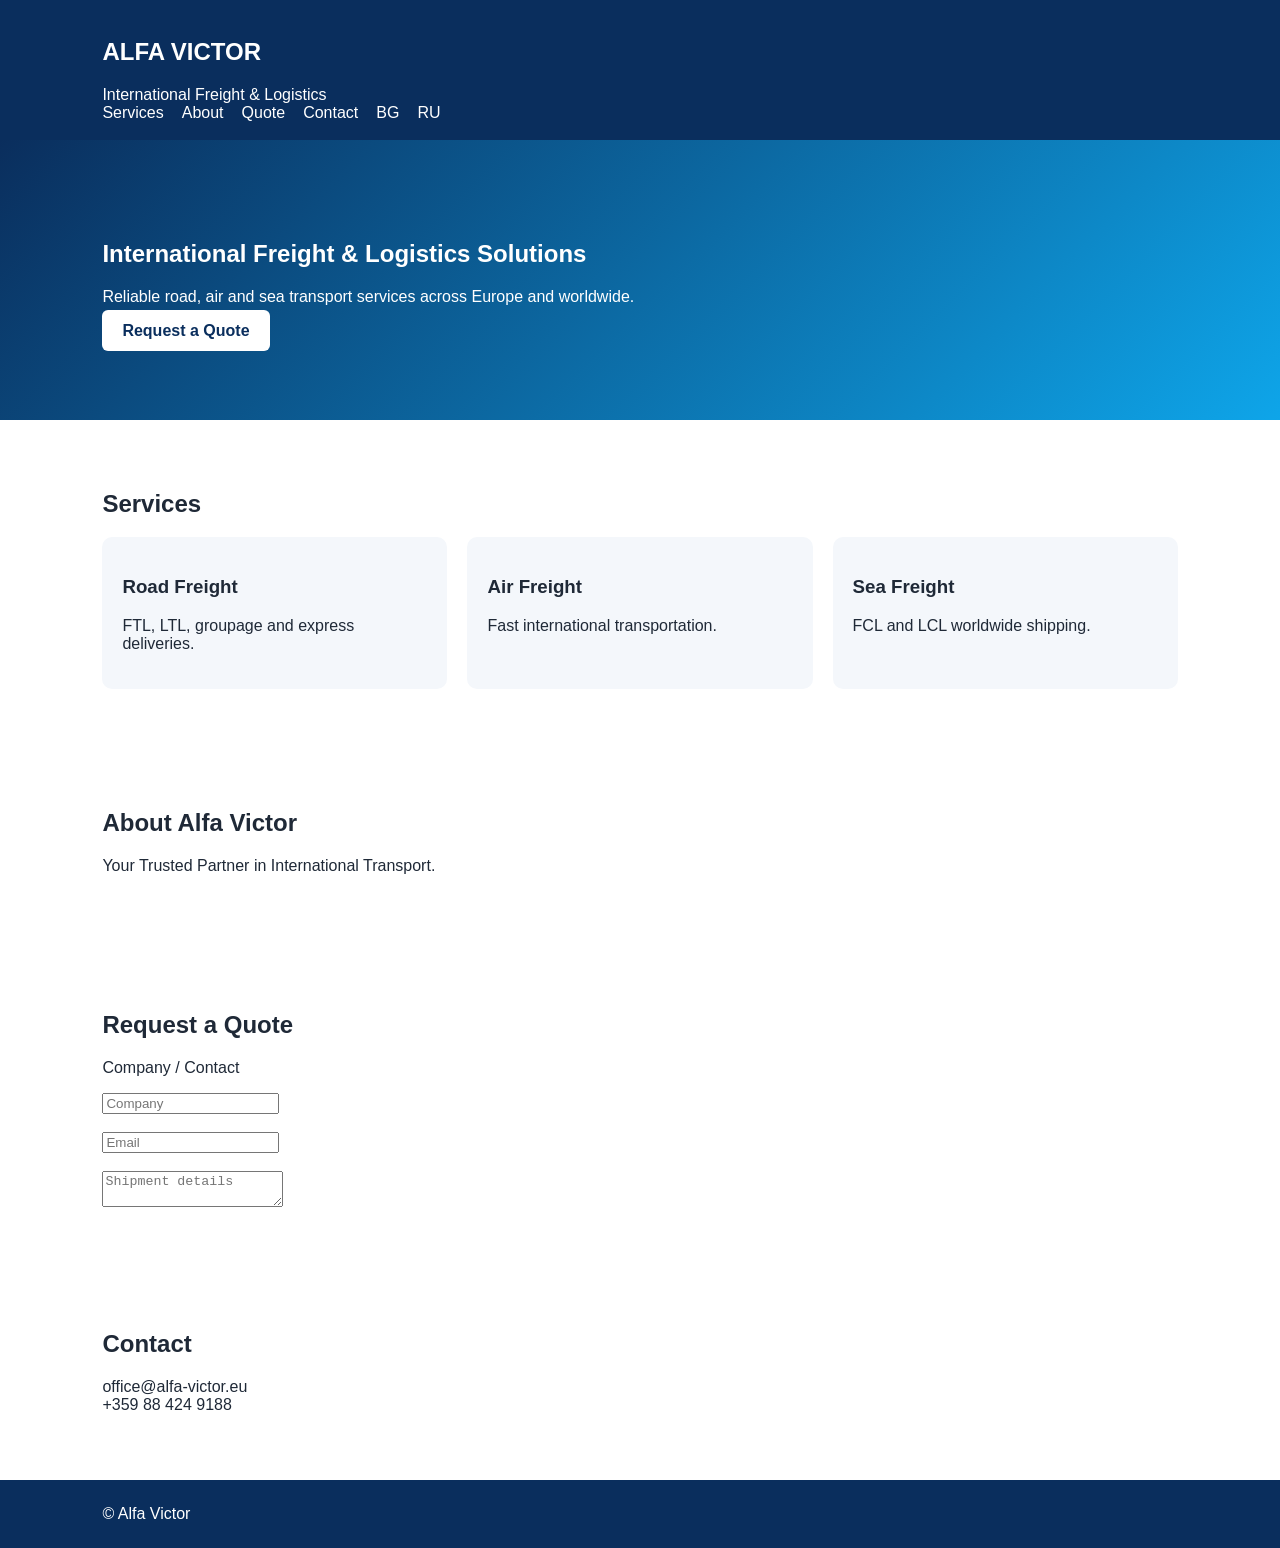
==== index.html @ 0d16eebf "Add files via upload" ====
<!DOCTYPE html><html><head><meta charset="utf-8"><title>Alfa Victor</title><link rel="stylesheet" href="styles.css"></head><body><header><h2>ALFA VICTOR</h2><div>International Freight & Logistics</div><nav><a href="#services">Services</a><a href="#about">About</a><a href="#quote">Quote</a><a href="#contact">Contact</a><a href="bg/index.html">BG</a><a href="ru/index.html">RU</a></nav></header><section class="hero"><h1>International Freight & Logistics Solutions</h1><p>Reliable road, air and sea transport services across Europe and worldwide.</p><a class="btn" href="#quote">Request a Quote</a></section><section class="section" id="services"><h2>Services</h2><div class="cards"><div class="card"><h3>Road Freight</h3><p>FTL, LTL, groupage and express deliveries.</p></div><div class="card"><h3>Air Freight</h3><p>Fast international transportation.</p></div><div class="card"><h3>Sea Freight</h3><p>FCL and LCL worldwide shipping.</p></div></div></section><section class="section" id="about"><h2>About Alfa Victor</h2><p>Your Trusted Partner in International Transport.</p></section><section class="section" id="quote"><h2>Request a Quote</h2><form><p>Company / Contact</p><input placeholder="Company"/><br><br><input placeholder="Email"/><br><br><textarea placeholder="Shipment details"></textarea></form></section><section class="section" id="contact"><h2>Contact</h2><p>office@alfa-victor.eu<br>+359 88 424 9188</p></section><div class="footer">© Alfa Victor</div></body></html>
---- styles.css ----
body{font-family:Segoe UI,Arial,sans-serif;margin:0;color:#1F2937}header{background:#0A2E5D;color:#fff;padding:18px 8%}nav a{color:white;margin-right:18px;text-decoration:none} .hero{padding:80px 8%;background:linear-gradient(135deg,#0A2E5D,#0EA5E9);color:#fff}.btn{background:#fff;color:#0A2E5D;padding:12px 20px;border-radius:6px;text-decoration:none;font-weight:bold}.section{padding:50px 8%}.cards{display:flex;gap:20px;flex-wrap:wrap}.card{flex:1;min-width:220px;padding:20px;background:#f4f7fb;border-radius:10px}.footer{background:#0A2E5D;color:#fff;padding:25px 8%}
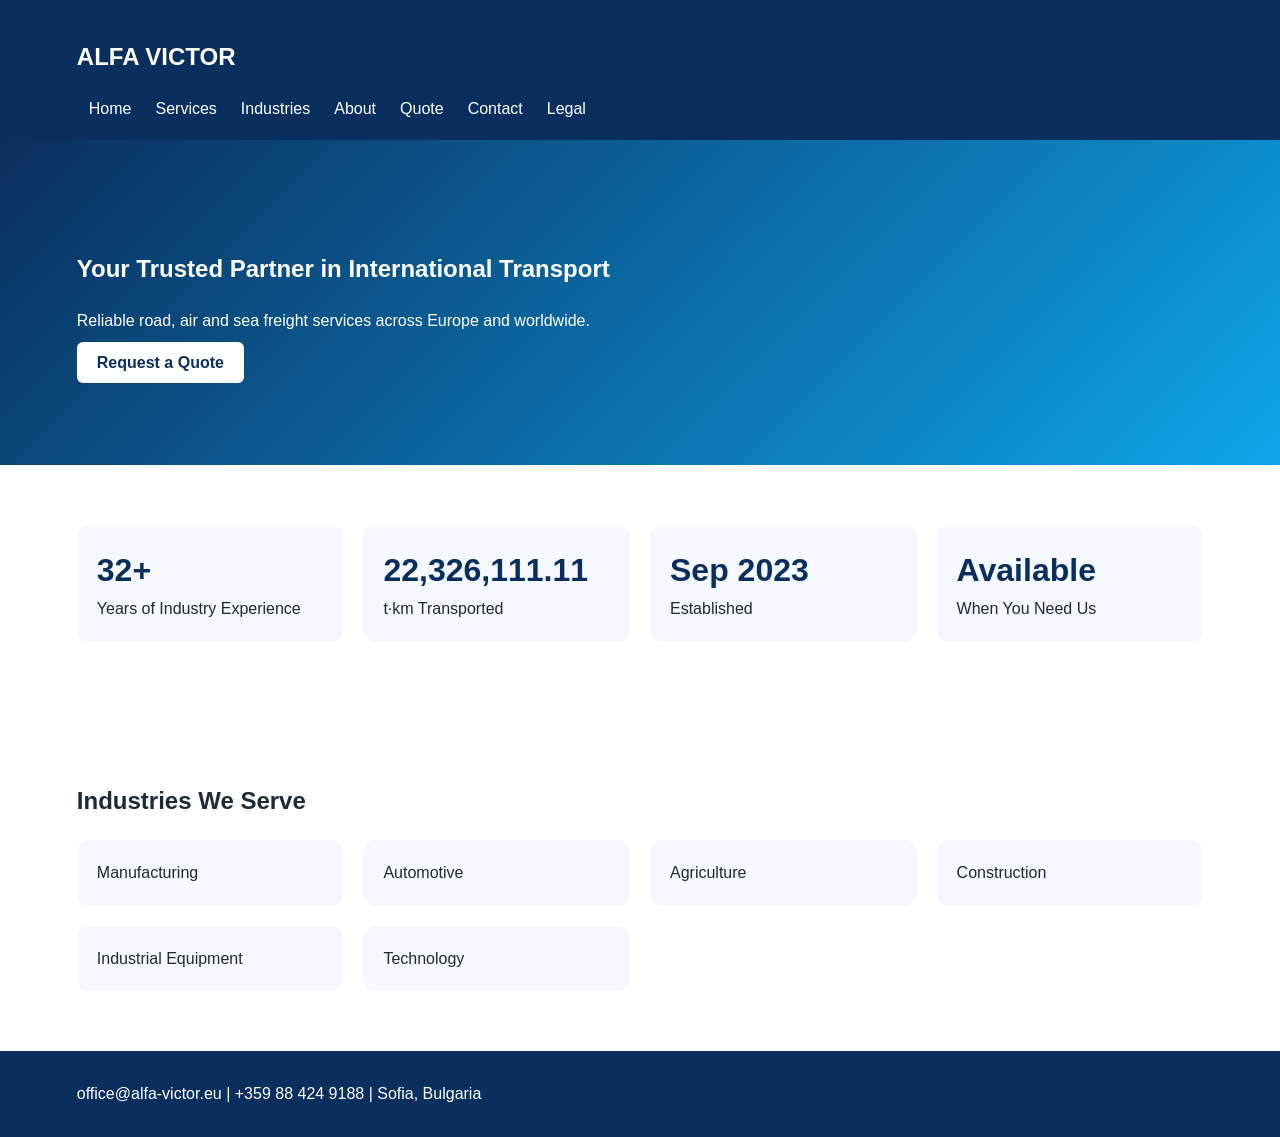
==== commit 22056f39: "Add files via upload" ====
--- a/index.html
+++ b/index.html
@@ -1 +1 @@
-<!DOCTYPE html><html><head><meta charset="utf-8"><title>Alfa Victor</title><link rel="stylesheet" href="styles.css"></head><body><header><h2>ALFA VICTOR</h2><div>International Freight & Logistics</div><nav><a href="#services">Services</a><a href="#about">About</a><a href="#quote">Quote</a><a href="#contact">Contact</a><a href="bg/index.html">BG</a><a href="ru/index.html">RU</a></nav></header><section class="hero"><h1>International Freight & Logistics Solutions</h1><p>Reliable road, air and sea transport services across Europe and worldwide.</p><a class="btn" href="#quote">Request a Quote</a></section><section class="section" id="services"><h2>Services</h2><div class="cards"><div class="card"><h3>Road Freight</h3><p>FTL, LTL, groupage and express deliveries.</p></div><div class="card"><h3>Air Freight</h3><p>Fast international transportation.</p></div><div class="card"><h3>Sea Freight</h3><p>FCL and LCL worldwide shipping.</p></div></div></section><section class="section" id="about"><h2>About Alfa Victor</h2><p>Your Trusted Partner in International Transport.</p></section><section class="section" id="quote"><h2>Request a Quote</h2><form><p>Company / Contact</p><input placeholder="Company"/><br><br><input placeholder="Email"/><br><br><textarea placeholder="Shipment details"></textarea></form></section><section class="section" id="contact"><h2>Contact</h2><p>office@alfa-victor.eu<br>+359 88 424 9188</p></section><div class="footer">© Alfa Victor</div></body></html>+<!DOCTYPE html><html><head><meta charset="utf-8"><title>Alfa Victor</title><link rel="stylesheet" href="styles.css"></head><body><header><h2>ALFA VICTOR</h2><nav><a href="index.html">Home</a><a href="services.html">Services</a><a href="industries.html">Industries</a><a href="about.html">About</a><a href="quote.html">Quote</a><a href="contact.html">Contact</a><a href="legal.html">Legal</a></nav></header><section class="hero"><h1>Your Trusted Partner in International Transport</h1><p>Reliable road, air and sea freight services across Europe and worldwide.</p><a class="btn" href="quote.html">Request a Quote</a></section><section class="section"><div class="cards"><div class="card"><div class="kpi">32+</div>Years of Industry Experience</div><div class="card"><div class="kpi">22,326,111.11</div>t·km Transported</div><div class="card"><div class="kpi">Sep 2023</div>Established</div><div class="card"><div class="kpi">Available</div>When You Need Us</div></div></section><section class="section"><h2>Industries We Serve</h2><div class="cards"><div class="card">Manufacturing</div><div class="card">Automotive</div><div class="card">Agriculture</div><div class="card">Construction</div><div class="card">Industrial Equipment</div><div class="card">Technology</div></div></section><div class="footer">office@alfa-victor.eu | +359 88 424 9188 | Sofia, Bulgaria</div></body></html>
--- a/styles.css
+++ b/styles.css
@@ -1 +1 @@
-body{font-family:Segoe UI,Arial,sans-serif;margin:0;color:#1F2937}header{background:#0A2E5D;color:#fff;padding:18px 8%}nav a{color:white;margin-right:18px;text-decoration:none} .hero{padding:80px 8%;background:linear-gradient(135deg,#0A2E5D,#0EA5E9);color:#fff}.btn{background:#fff;color:#0A2E5D;padding:12px 20px;border-radius:6px;text-decoration:none;font-weight:bold}.section{padding:50px 8%}.cards{display:flex;gap:20px;flex-wrap:wrap}.card{flex:1;min-width:220px;padding:20px;background:#f4f7fb;border-radius:10px}.footer{background:#0A2E5D;color:#fff;padding:25px 8%}+body{font-family:Inter,Segoe UI,Arial,sans-serif;margin:0;color:#1f2937;line-height:1.6}header{background:#0A2E5D;color:white;padding:18px 6%;position:sticky;top:0}nav a{color:white;text-decoration:none;margin:0 12px}.hero{background:linear-gradient(135deg,#0A2E5D,#0EA5E9);color:white;padding:90px 6%}.btn{background:white;color:#0A2E5D;padding:12px 20px;border-radius:6px;text-decoration:none;font-weight:bold}.section{padding:60px 6%}.cards{display:grid;grid-template-columns:repeat(auto-fit,minmax(220px,1fr));gap:20px}.card{background:#f5f8fc;padding:20px;border-radius:12px}.kpi{font-size:2rem;font-weight:bold;color:#0A2E5D}.footer{background:#0A2E5D;color:white;padding:30px 6%}
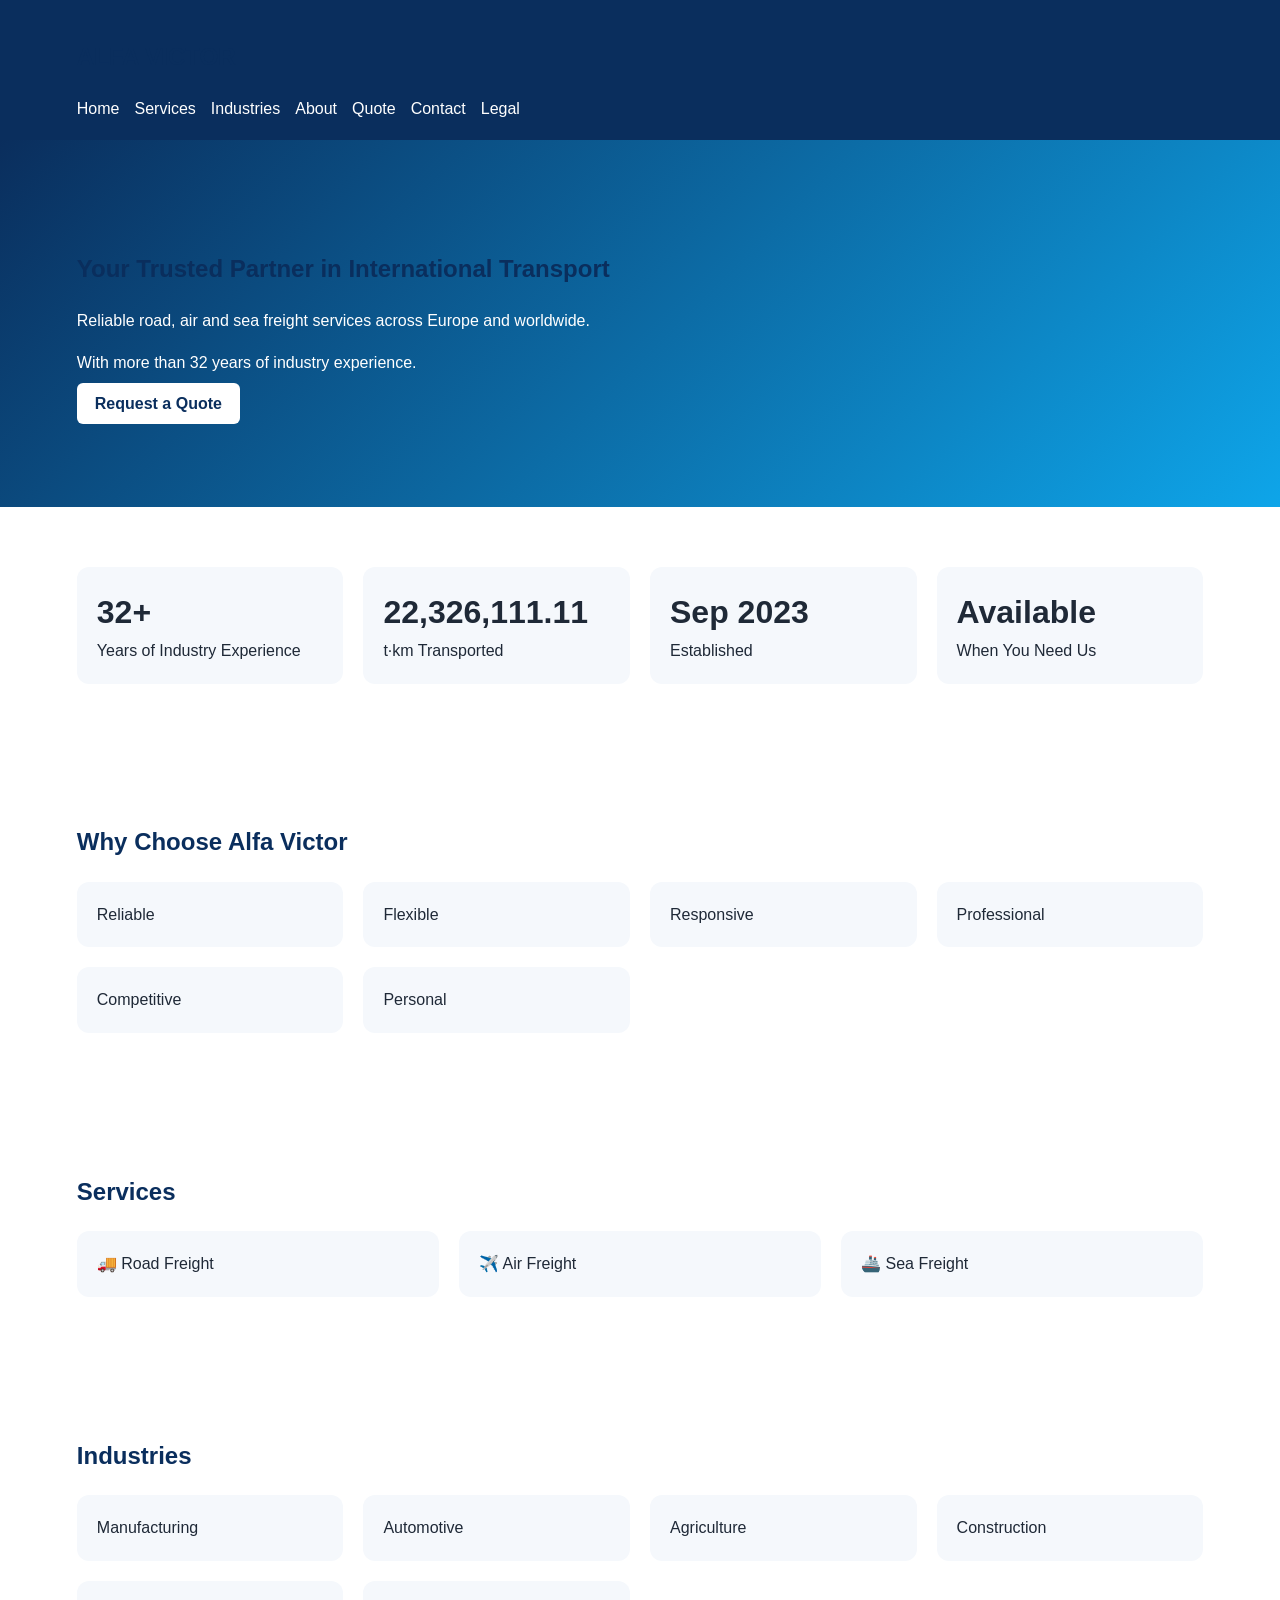
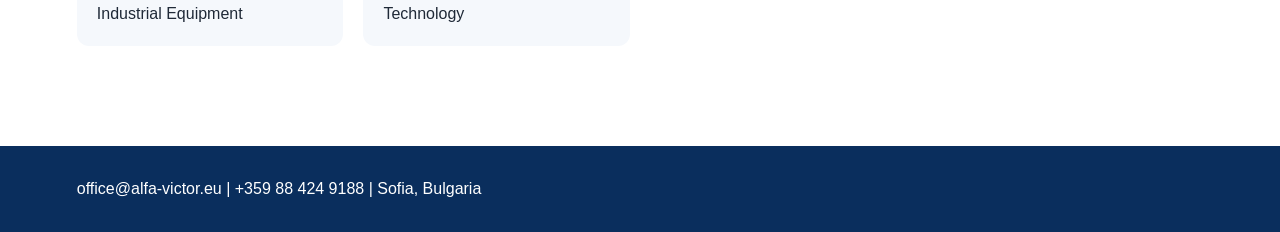
==== commit a084c6a2: "Add files via upload" ====
--- a/index.html
+++ b/index.html
@@ -1 +1 @@
-<!DOCTYPE html><html><head><meta charset="utf-8"><title>Alfa Victor</title><link rel="stylesheet" href="styles.css"></head><body><header><h2>ALFA VICTOR</h2><nav><a href="index.html">Home</a><a href="services.html">Services</a><a href="industries.html">Industries</a><a href="about.html">About</a><a href="quote.html">Quote</a><a href="contact.html">Contact</a><a href="legal.html">Legal</a></nav></header><section class="hero"><h1>Your Trusted Partner in International Transport</h1><p>Reliable road, air and sea freight services across Europe and worldwide.</p><a class="btn" href="quote.html">Request a Quote</a></section><section class="section"><div class="cards"><div class="card"><div class="kpi">32+</div>Years of Industry Experience</div><div class="card"><div class="kpi">22,326,111.11</div>t·km Transported</div><div class="card"><div class="kpi">Sep 2023</div>Established</div><div class="card"><div class="kpi">Available</div>When You Need Us</div></div></section><section class="section"><h2>Industries We Serve</h2><div class="cards"><div class="card">Manufacturing</div><div class="card">Automotive</div><div class="card">Agriculture</div><div class="card">Construction</div><div class="card">Industrial Equipment</div><div class="card">Technology</div></div></section><div class="footer">office@alfa-victor.eu | +359 88 424 9188 | Sofia, Bulgaria</div></body></html>+<!DOCTYPE html><html><head><meta charset="utf-8"><title>Alfa Victor</title><link rel="stylesheet" href="styles.css"></head><body><header><h2>ALFA VICTOR</h2><nav><a href="index.html">Home</a><a href="services.html">Services</a><a href="industries.html">Industries</a><a href="about.html">About</a><a href="quote.html">Quote</a><a href="contact.html">Contact</a><a href="legal.html">Legal</a></nav></header><section class="hero"><h1>Your Trusted Partner in International Transport</h1><p>Reliable road, air and sea freight services across Europe and worldwide.</p><p>With more than 32 years of industry experience.</p><a class="btn" href="quote.html">Request a Quote</a></section><section class="section"><div class="grid"><div class="card"><div class="kpi">32+</div>Years of Industry Experience</div><div class="card"><div class="kpi">22,326,111.11</div>t·km Transported</div><div class="card"><div class="kpi">Sep 2023</div>Established</div><div class="card"><div class="kpi">Available</div>When You Need Us</div></div></section><section class="section"><h2>Why Choose Alfa Victor</h2><div class="grid"><div class="card">Reliable</div><div class="card">Flexible</div><div class="card">Responsive</div><div class="card">Professional</div><div class="card">Competitive</div><div class="card">Personal</div></div></section><section class="section"><h2>Services</h2><div class="grid"><div class="card">🚚 Road Freight</div><div class="card">✈️ Air Freight</div><div class="card">🚢 Sea Freight</div></div></section><section class="section"><h2>Industries</h2><div class="grid"><div class="card">Manufacturing</div><div class="card">Automotive</div><div class="card">Agriculture</div><div class="card">Construction</div><div class="card">Industrial Equipment</div><div class="card">Technology</div></div></section><div class="footer">office@alfa-victor.eu | +359 88 424 9188 | Sofia, Bulgaria</div></body></html>
--- a/styles.css
+++ b/styles.css
@@ -1 +1 @@
-body{font-family:Inter,Segoe UI,Arial,sans-serif;margin:0;color:#1f2937;line-height:1.6}header{background:#0A2E5D;color:white;padding:18px 6%;position:sticky;top:0}nav a{color:white;text-decoration:none;margin:0 12px}.hero{background:linear-gradient(135deg,#0A2E5D,#0EA5E9);color:white;padding:90px 6%}.btn{background:white;color:#0A2E5D;padding:12px 20px;border-radius:6px;text-decoration:none;font-weight:bold}.section{padding:60px 6%}.cards{display:grid;grid-template-columns:repeat(auto-fit,minmax(220px,1fr));gap:20px}.card{background:#f5f8fc;padding:20px;border-radius:12px}.kpi{font-size:2rem;font-weight:bold;color:#0A2E5D}.footer{background:#0A2E5D;color:white;padding:30px 6%}+body{font-family:Inter,Segoe UI,Arial,sans-serif;margin:0;color:#1f2937;line-height:1.6;background:#fff}header{background:#0A2E5D;color:#fff;padding:18px 6%}nav a{color:#fff;text-decoration:none;margin-right:15px}h1,h2,h3{color:#0A2E5D}.hero{background:linear-gradient(135deg,#0A2E5D,#0EA5E9);padding:90px 6%;color:#fff}.btn{background:#fff;color:#0A2E5D;padding:12px 18px;border-radius:6px;text-decoration:none;font-weight:bold}.section{padding:60px 6%}.grid{display:grid;grid-template-columns:repeat(auto-fit,minmax(220px,1fr));gap:20px}.card{background:#f5f8fc;padding:20px;border-radius:12px}.kpi{font-size:2rem;font-weight:700}.footer{background:#0A2E5D;color:#fff;padding:30px 6%;margin-top:40px}
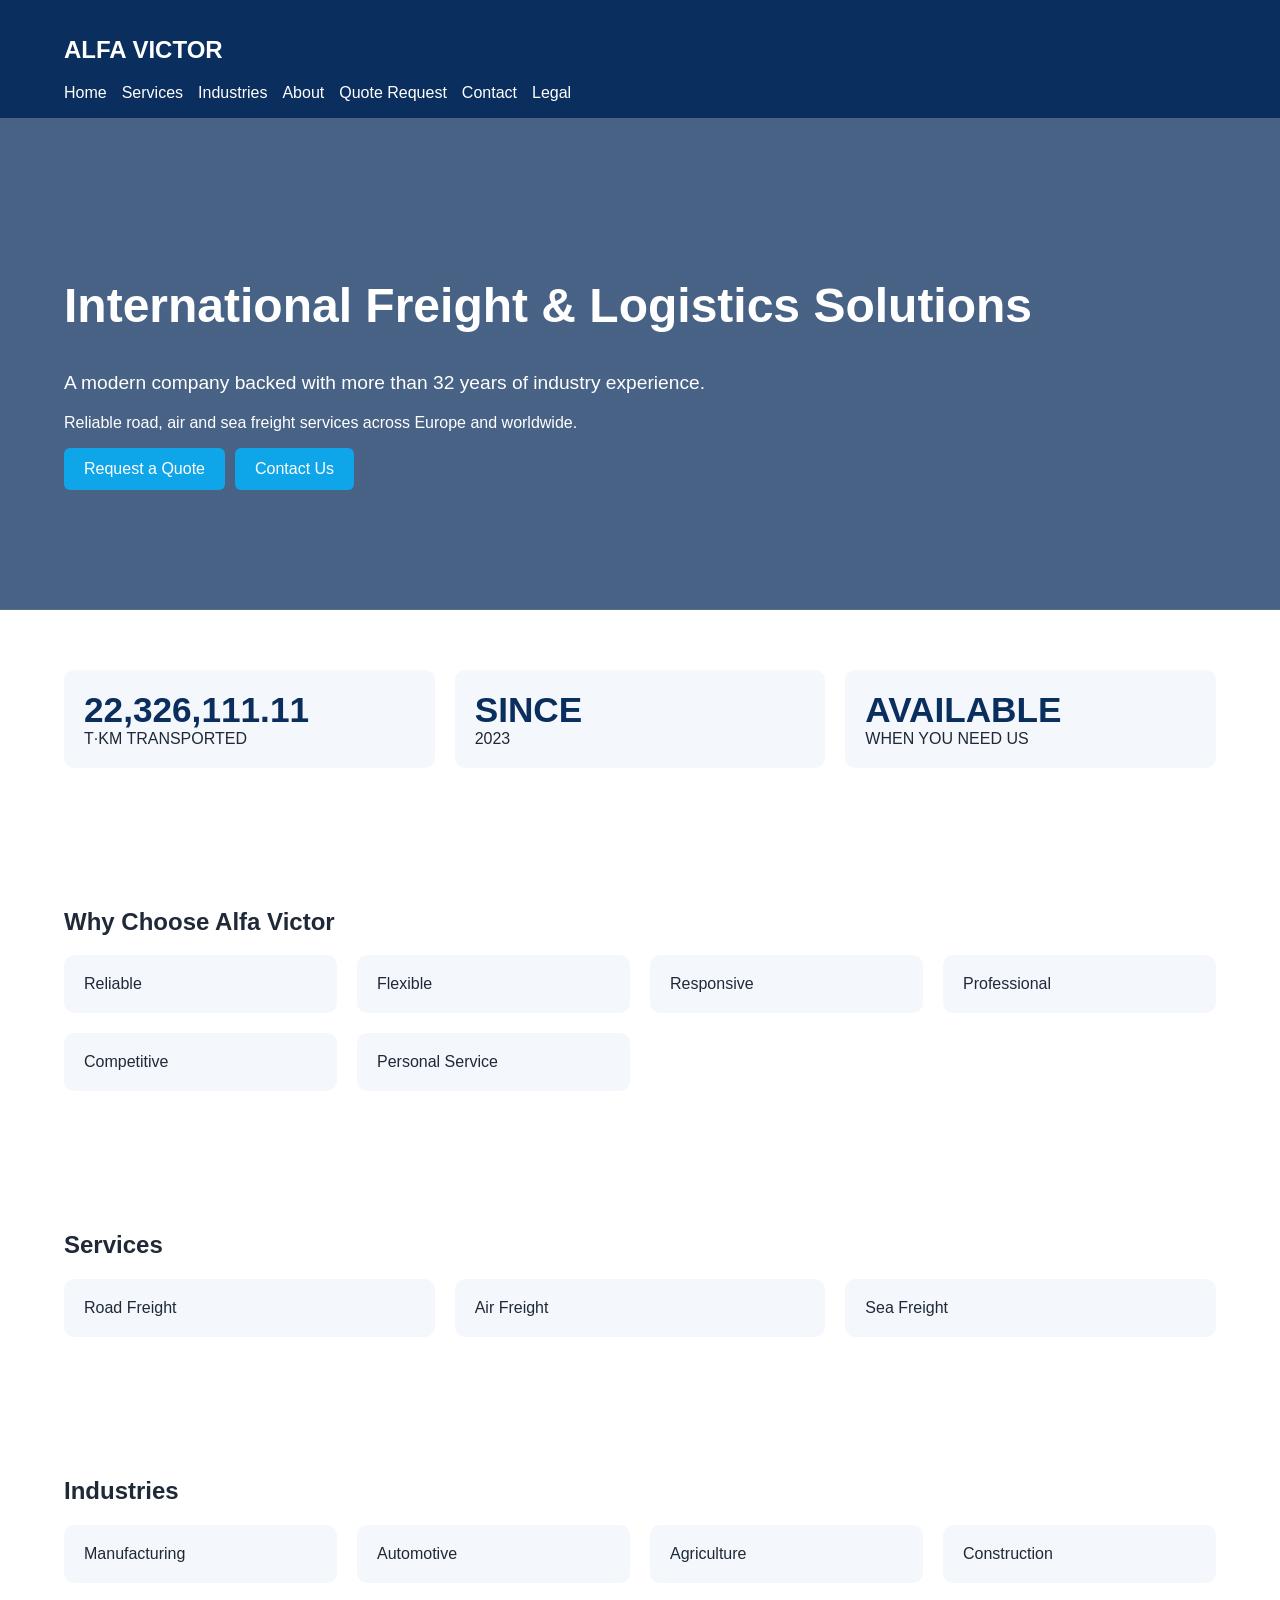
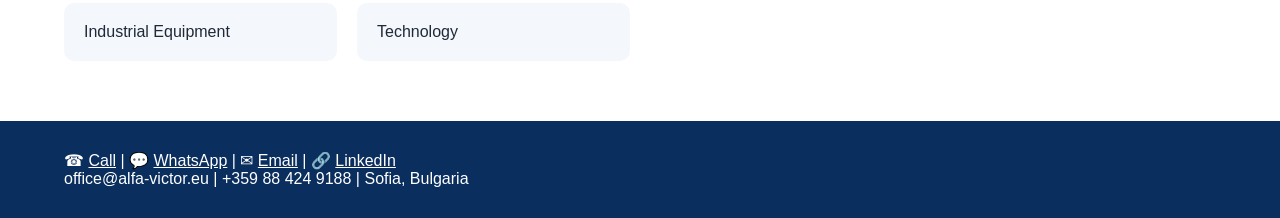
==== commit b1cba6b7: "Add files via upload" ====
--- a/index.html
+++ b/index.html
@@ -1 +1 @@
-<!DOCTYPE html><html><head><meta charset="utf-8"><title>Alfa Victor</title><link rel="stylesheet" href="styles.css"></head><body><header><h2>ALFA VICTOR</h2><nav><a href="index.html">Home</a><a href="services.html">Services</a><a href="industries.html">Industries</a><a href="about.html">About</a><a href="quote.html">Quote</a><a href="contact.html">Contact</a><a href="legal.html">Legal</a></nav></header><section class="hero"><h1>Your Trusted Partner in International Transport</h1><p>Reliable road, air and sea freight services across Europe and worldwide.</p><p>With more than 32 years of industry experience.</p><a class="btn" href="quote.html">Request a Quote</a></section><section class="section"><div class="grid"><div class="card"><div class="kpi">32+</div>Years of Industry Experience</div><div class="card"><div class="kpi">22,326,111.11</div>t·km Transported</div><div class="card"><div class="kpi">Sep 2023</div>Established</div><div class="card"><div class="kpi">Available</div>When You Need Us</div></div></section><section class="section"><h2>Why Choose Alfa Victor</h2><div class="grid"><div class="card">Reliable</div><div class="card">Flexible</div><div class="card">Responsive</div><div class="card">Professional</div><div class="card">Competitive</div><div class="card">Personal</div></div></section><section class="section"><h2>Services</h2><div class="grid"><div class="card">🚚 Road Freight</div><div class="card">✈️ Air Freight</div><div class="card">🚢 Sea Freight</div></div></section><section class="section"><h2>Industries</h2><div class="grid"><div class="card">Manufacturing</div><div class="card">Automotive</div><div class="card">Agriculture</div><div class="card">Construction</div><div class="card">Industrial Equipment</div><div class="card">Technology</div></div></section><div class="footer">office@alfa-victor.eu | +359 88 424 9188 | Sofia, Bulgaria</div></body></html>+<!doctype html><html><head><meta charset="utf-8"><title>Alfa Victor</title><link rel="stylesheet" href="styles.css"><script src="app.js"></script></head><body><header><h2>ALFA VICTOR</h2><nav><a href="index.html">Home</a><a href="services.html">Services</a><a href="industries.html">Industries</a><a href="about.html">About</a><a href="quote.html">Quote Request</a><a href="contact.html">Contact</a><a href="legal.html">Legal</a></nav></header><section class="hero"><h1>International Freight & Logistics Solutions</h1><p class="experience">A modern company backed with more than <span id="exp">32</span> years of industry experience.</p><p>Reliable road, air and sea freight services across Europe and worldwide.</p><a class="btn" href="quote.html">Request a Quote</a><a class="btn" href="contact.html">Contact Us</a></section><section class="section"><div class="cards"><div class="card"><div class="kpi">22,326,111.11</div>T·KM TRANSPORTED</div><div class="card"><div class="kpi">SINCE</div>2023</div><div class="card"><div class="kpi">AVAILABLE</div>WHEN YOU NEED US</div></div></section><section class="section"><h2>Why Choose Alfa Victor</h2><div class="cards"><div class="card">Reliable</div><div class="card">Flexible</div><div class="card">Responsive</div><div class="card">Professional</div><div class="card">Competitive</div><div class="card">Personal Service</div></div></section><section class="section"><h2>Services</h2><div class="cards"><div class="card">Road Freight</div><div class="card">Air Freight</div><div class="card">Sea Freight</div></div></section><section class="section"><h2>Industries</h2><div class="cards"><div class="card">Manufacturing</div><div class="card">Automotive</div><div class="card">Agriculture</div><div class="card">Construction</div><div class="card">Industrial Equipment</div><div class="card">Technology</div></div></section><div class="footer">☎ <a href="tel:+359884249188" style="color:white">Call</a> | 💬 <a href="https://wa.me/359884249188" style="color:white">WhatsApp</a> | ✉ <a href="mailto:office@alfa-victor.eu" style="color:white">Email</a> | 🔗 <a href="https://www.linkedin.com/in/atanasvassilev/" style="color:white">LinkedIn</a><br>office@alfa-victor.eu | +359 88 424 9188 | Sofia, Bulgaria</div></body></html>
--- a/styles.css
+++ b/styles.css
@@ -1 +1 @@
-body{font-family:Inter,Segoe UI,Arial,sans-serif;margin:0;color:#1f2937;line-height:1.6;background:#fff}header{background:#0A2E5D;color:#fff;padding:18px 6%}nav a{color:#fff;text-decoration:none;margin-right:15px}h1,h2,h3{color:#0A2E5D}.hero{background:linear-gradient(135deg,#0A2E5D,#0EA5E9);padding:90px 6%;color:#fff}.btn{background:#fff;color:#0A2E5D;padding:12px 18px;border-radius:6px;text-decoration:none;font-weight:bold}.section{padding:60px 6%}.grid{display:grid;grid-template-columns:repeat(auto-fit,minmax(220px,1fr));gap:20px}.card{background:#f5f8fc;padding:20px;border-radius:12px}.kpi{font-size:2rem;font-weight:700}.footer{background:#0A2E5D;color:#fff;padding:30px 6%;margin-top:40px}+*{box-sizing:border-box}body{margin:0;font-family:Segoe UI,Arial,sans-serif;color:#1f2937}header{background:#0A2E5D;color:#fff;padding:16px 5%;position:sticky;top:0}nav a{color:#fff;text-decoration:none;margin-right:15px}.hero{background:linear-gradient(rgba(10,46,93,.75),rgba(10,46,93,.75)),url("hero.jpg");background-size:cover;background-position:center;color:#fff;padding:120px 5%}.hero h1{font-size:3rem}.experience{font-size:1.2rem}.btn{display:inline-block;background:#0EA5E9;color:#fff;padding:12px 20px;margin-right:10px;text-decoration:none;border-radius:6px}.section{padding:60px 5%}.cards{display:grid;grid-template-columns:repeat(auto-fit,minmax(220px,1fr));gap:20px}.card{background:#f4f7fb;border-radius:10px;padding:20px}.kpi{font-size:2.2rem;font-weight:bold;color:#0A2E5D}.footer{background:#0A2E5D;color:white;padding:30px 5%}
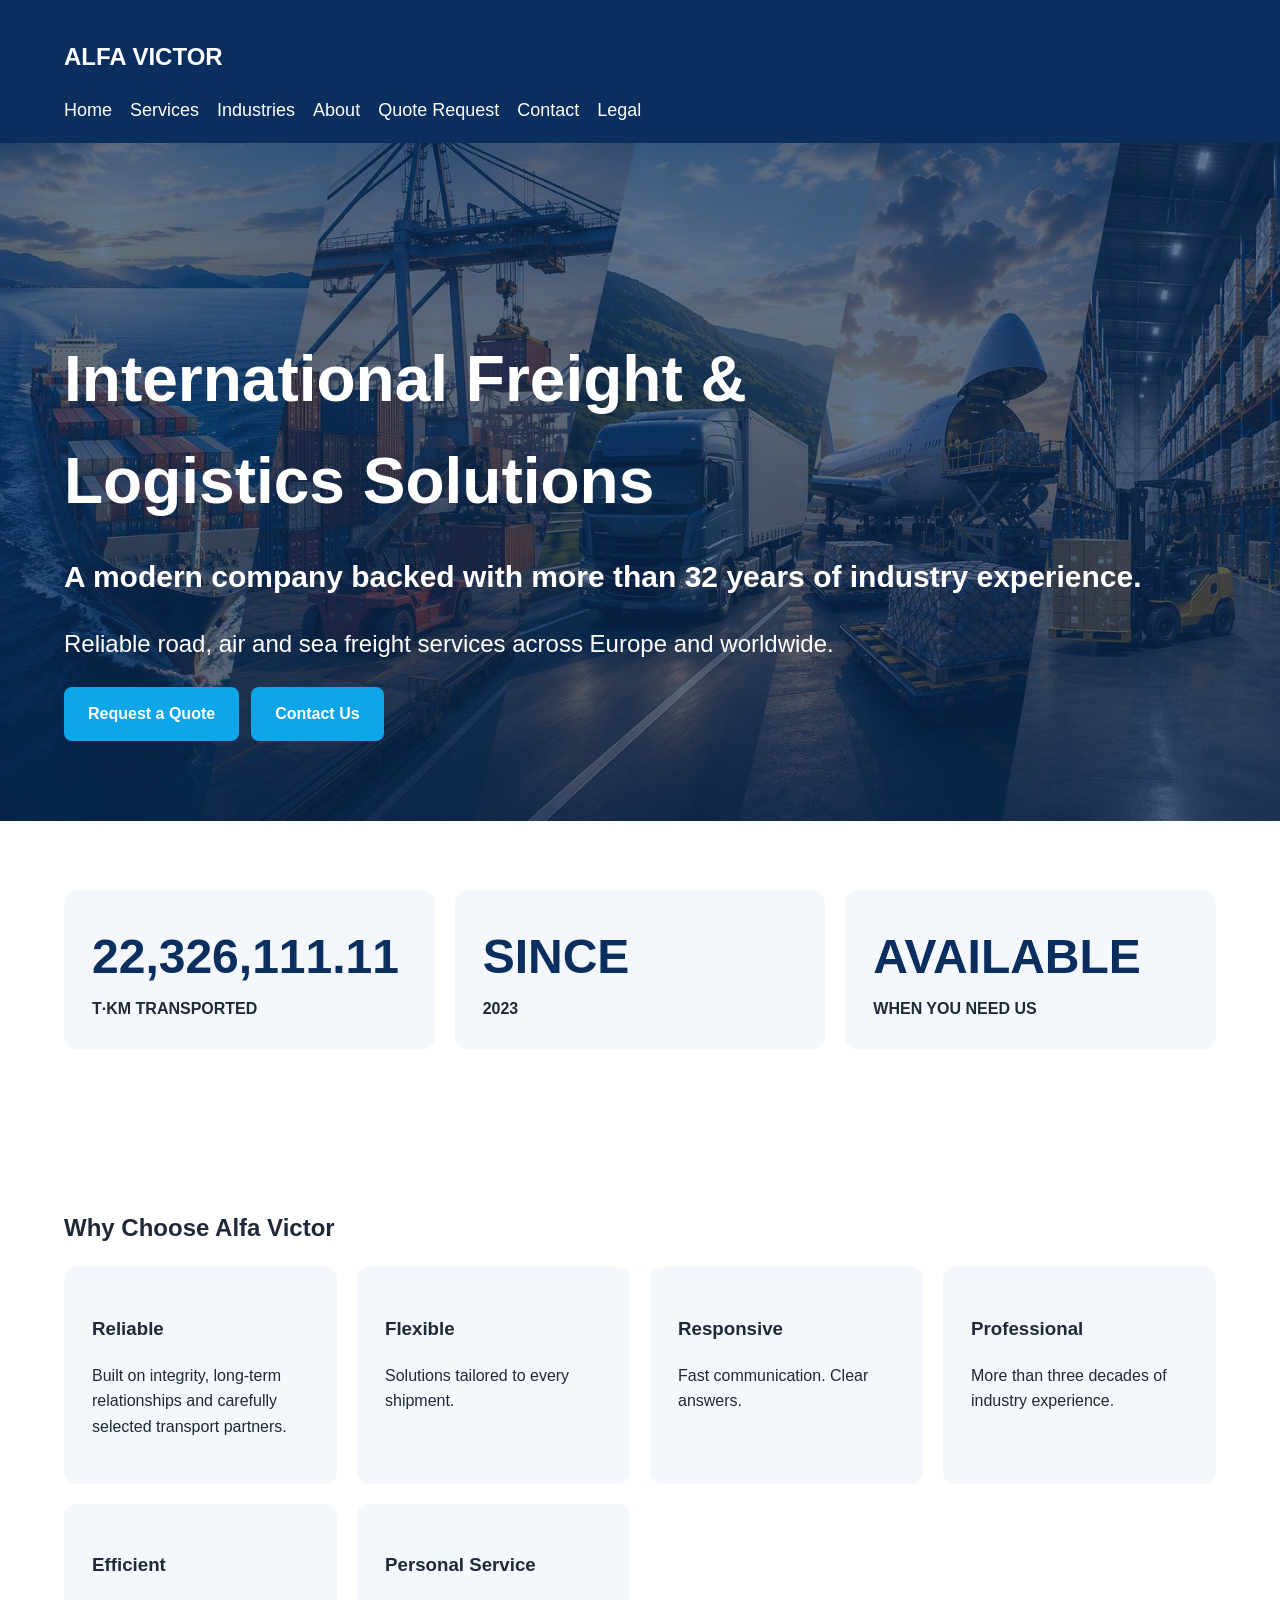
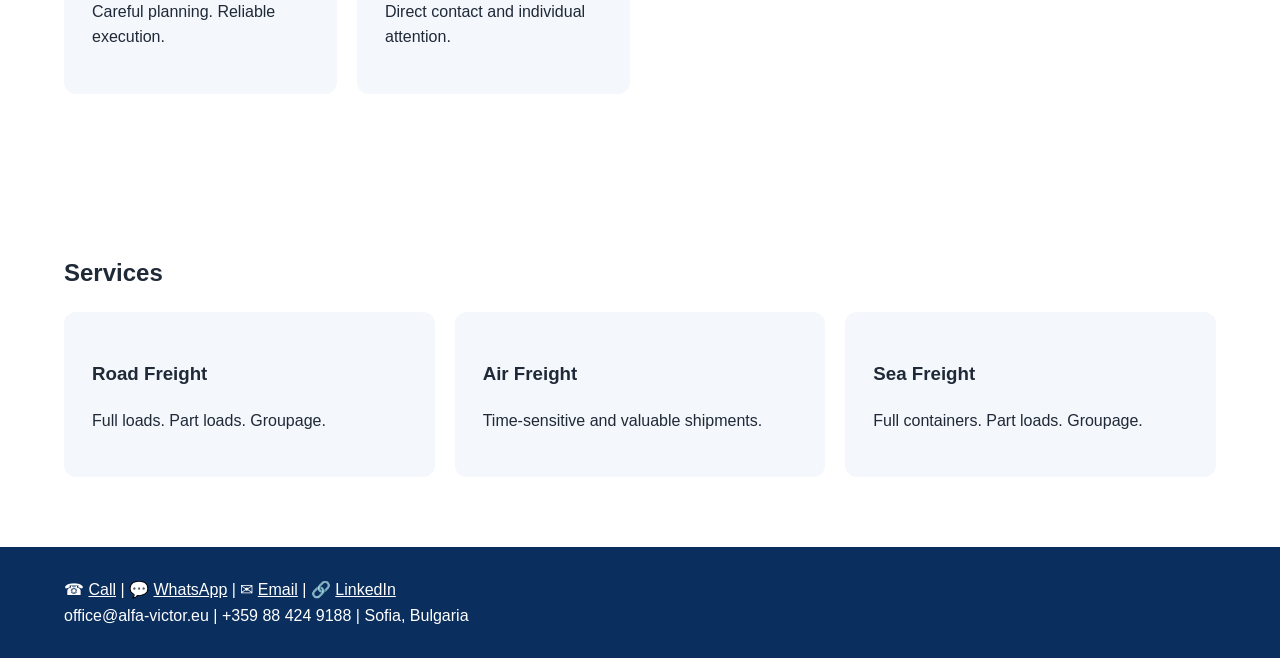
==== commit f381a98e: "Add files via upload" ====
--- a/index.html
+++ b/index.html
@@ -1 +1 @@
-<!doctype html><html><head><meta charset="utf-8"><title>Alfa Victor</title><link rel="stylesheet" href="styles.css"><script src="app.js"></script></head><body><header><h2>ALFA VICTOR</h2><nav><a href="index.html">Home</a><a href="services.html">Services</a><a href="industries.html">Industries</a><a href="about.html">About</a><a href="quote.html">Quote Request</a><a href="contact.html">Contact</a><a href="legal.html">Legal</a></nav></header><section class="hero"><h1>International Freight & Logistics Solutions</h1><p class="experience">A modern company backed with more than <span id="exp">32</span> years of industry experience.</p><p>Reliable road, air and sea freight services across Europe and worldwide.</p><a class="btn" href="quote.html">Request a Quote</a><a class="btn" href="contact.html">Contact Us</a></section><section class="section"><div class="cards"><div class="card"><div class="kpi">22,326,111.11</div>T·KM TRANSPORTED</div><div class="card"><div class="kpi">SINCE</div>2023</div><div class="card"><div class="kpi">AVAILABLE</div>WHEN YOU NEED US</div></div></section><section class="section"><h2>Why Choose Alfa Victor</h2><div class="cards"><div class="card">Reliable</div><div class="card">Flexible</div><div class="card">Responsive</div><div class="card">Professional</div><div class="card">Competitive</div><div class="card">Personal Service</div></div></section><section class="section"><h2>Services</h2><div class="cards"><div class="card">Road Freight</div><div class="card">Air Freight</div><div class="card">Sea Freight</div></div></section><section class="section"><h2>Industries</h2><div class="cards"><div class="card">Manufacturing</div><div class="card">Automotive</div><div class="card">Agriculture</div><div class="card">Construction</div><div class="card">Industrial Equipment</div><div class="card">Technology</div></div></section><div class="footer">☎ <a href="tel:+359884249188" style="color:white">Call</a> | 💬 <a href="https://wa.me/359884249188" style="color:white">WhatsApp</a> | ✉ <a href="mailto:office@alfa-victor.eu" style="color:white">Email</a> | 🔗 <a href="https://www.linkedin.com/in/atanasvassilev/" style="color:white">LinkedIn</a><br>office@alfa-victor.eu | +359 88 424 9188 | Sofia, Bulgaria</div></body></html>+<!doctype html><html><head><meta charset="utf-8"><title>Alfa Victor</title><link rel="stylesheet" href="styles.css"><script src="app.js"></script></head><body><header><h2>ALFA VICTOR</h2><nav><a href="index.html">Home</a><a href="services.html">Services</a><a href="industries.html">Industries</a><a href="about.html">About</a><a href="quote.html">Quote Request</a><a href="contact.html">Contact</a><a href="legal.html">Legal</a></nav></header><section class="hero"><h1>International Freight & Logistics Solutions</h1><div class="exp">A modern company backed with more than <span id="expYears">32</span> years of industry experience.</div><p>Reliable road, air and sea freight services across Europe and worldwide.</p><a class="btn" href="quote.html">Request a Quote</a><a class="btn" href="contact.html">Contact Us</a></section><section class="section"><div class="kpis"><div class="card"><div class="kpi">22,326,111.11</div><strong>T·KM TRANSPORTED</strong></div><div class="card"><div class="kpi">SINCE</div><strong>2023</strong></div><div class="card"><div class="kpi">AVAILABLE</div><strong>WHEN YOU NEED US</strong></div></div></section><section class="section"><h2>Why Choose Alfa Victor</h2><div class="cards"><div class="card"><h3>Reliable</h3><p>Built on integrity, long-term relationships and carefully selected transport partners.</p></div><div class="card"><h3>Flexible</h3><p>Solutions tailored to every shipment.</p></div><div class="card"><h3>Responsive</h3><p>Fast communication. Clear answers.</p></div><div class="card"><h3>Professional</h3><p>More than three decades of industry experience.</p></div><div class="card"><h3>Efficient</h3><p>Careful planning. Reliable execution.</p></div><div class="card"><h3>Personal Service</h3><p>Direct contact and individual attention.</p></div></div></section><section class="section"><h2>Services</h2><div class="cards"><div class="card"><h3>Road Freight</h3><p>Full loads. Part loads. Groupage.</p></div><div class="card"><h3>Air Freight</h3><p>Time-sensitive and valuable shipments.</p></div><div class="card"><h3>Sea Freight</h3><p>Full containers. Part loads. Groupage.</p></div></div></section><div class="footer">☎ <a href="tel:+359884249188">Call</a> | 💬 <a href="https://wa.me/359884249188">WhatsApp</a> | ✉ <a href="mailto:office@alfa-victor.eu">Email</a> | 🔗 <a href="https://www.linkedin.com/in/atanasvassilev/">LinkedIn</a><br>office@alfa-victor.eu | +359 88 424 9188 | Sofia, Bulgaria</div></body></html>
--- a/styles.css
+++ b/styles.css
@@ -1 +1 @@
-*{box-sizing:border-box}body{margin:0;font-family:Segoe UI,Arial,sans-serif;color:#1f2937}header{background:#0A2E5D;color:#fff;padding:16px 5%;position:sticky;top:0}nav a{color:#fff;text-decoration:none;margin-right:15px}.hero{background:linear-gradient(rgba(10,46,93,.75),rgba(10,46,93,.75)),url("hero.jpg");background-size:cover;background-position:center;color:#fff;padding:120px 5%}.hero h1{font-size:3rem}.experience{font-size:1.2rem}.btn{display:inline-block;background:#0EA5E9;color:#fff;padding:12px 20px;margin-right:10px;text-decoration:none;border-radius:6px}.section{padding:60px 5%}.cards{display:grid;grid-template-columns:repeat(auto-fit,minmax(220px,1fr));gap:20px}.card{background:#f4f7fb;border-radius:10px;padding:20px}.kpi{font-size:2.2rem;font-weight:bold;color:#0A2E5D}.footer{background:#0A2E5D;color:white;padding:30px 5%}+*{box-sizing:border-box}body{margin:0;font-family:Segoe UI,Arial,sans-serif;color:#1f2937;line-height:1.6}header{background:#0A2E5D;color:#fff;padding:18px 5%;position:sticky;top:0}nav a{color:#fff;text-decoration:none;margin-right:18px;font-size:18px}.hero{background:linear-gradient(rgba(10,46,93,.65),rgba(10,46,93,.65)),url("hero.jpg");background-size:cover;background-position:center;color:#fff;min-height:620px;padding:185px 5% 80px}.hero h1{font-size:64px;max-width:900px;margin:0 0 20px}.hero .exp{font-size:30px;font-weight:600;margin-bottom:20px}.hero p{font-size:24px;max-width:850px}.btn{display:inline-block;background:#0EA5E9;color:#fff;padding:14px 24px;margin-right:12px;text-decoration:none;border-radius:8px;font-weight:700}.section{padding:70px 5%}.kpis{display:grid;grid-template-columns:repeat(3,1fr);gap:20px}.card{background:#f4f7fb;border-radius:12px;padding:28px}.kpi{font-size:48px;font-weight:800;color:#0A2E5D}.cards{display:grid;grid-template-columns:repeat(auto-fit,minmax(260px,1fr));gap:20px}.footer{background:#0A2E5D;color:#fff;padding:30px 5%}.footer a{color:#fff}@media(max-width:900px){.hero{min-height:500px;padding-top:140px}.hero h1{font-size:42px}.kpis{grid-template-columns:1fr}.hero p,.hero .exp{font-size:20px}}
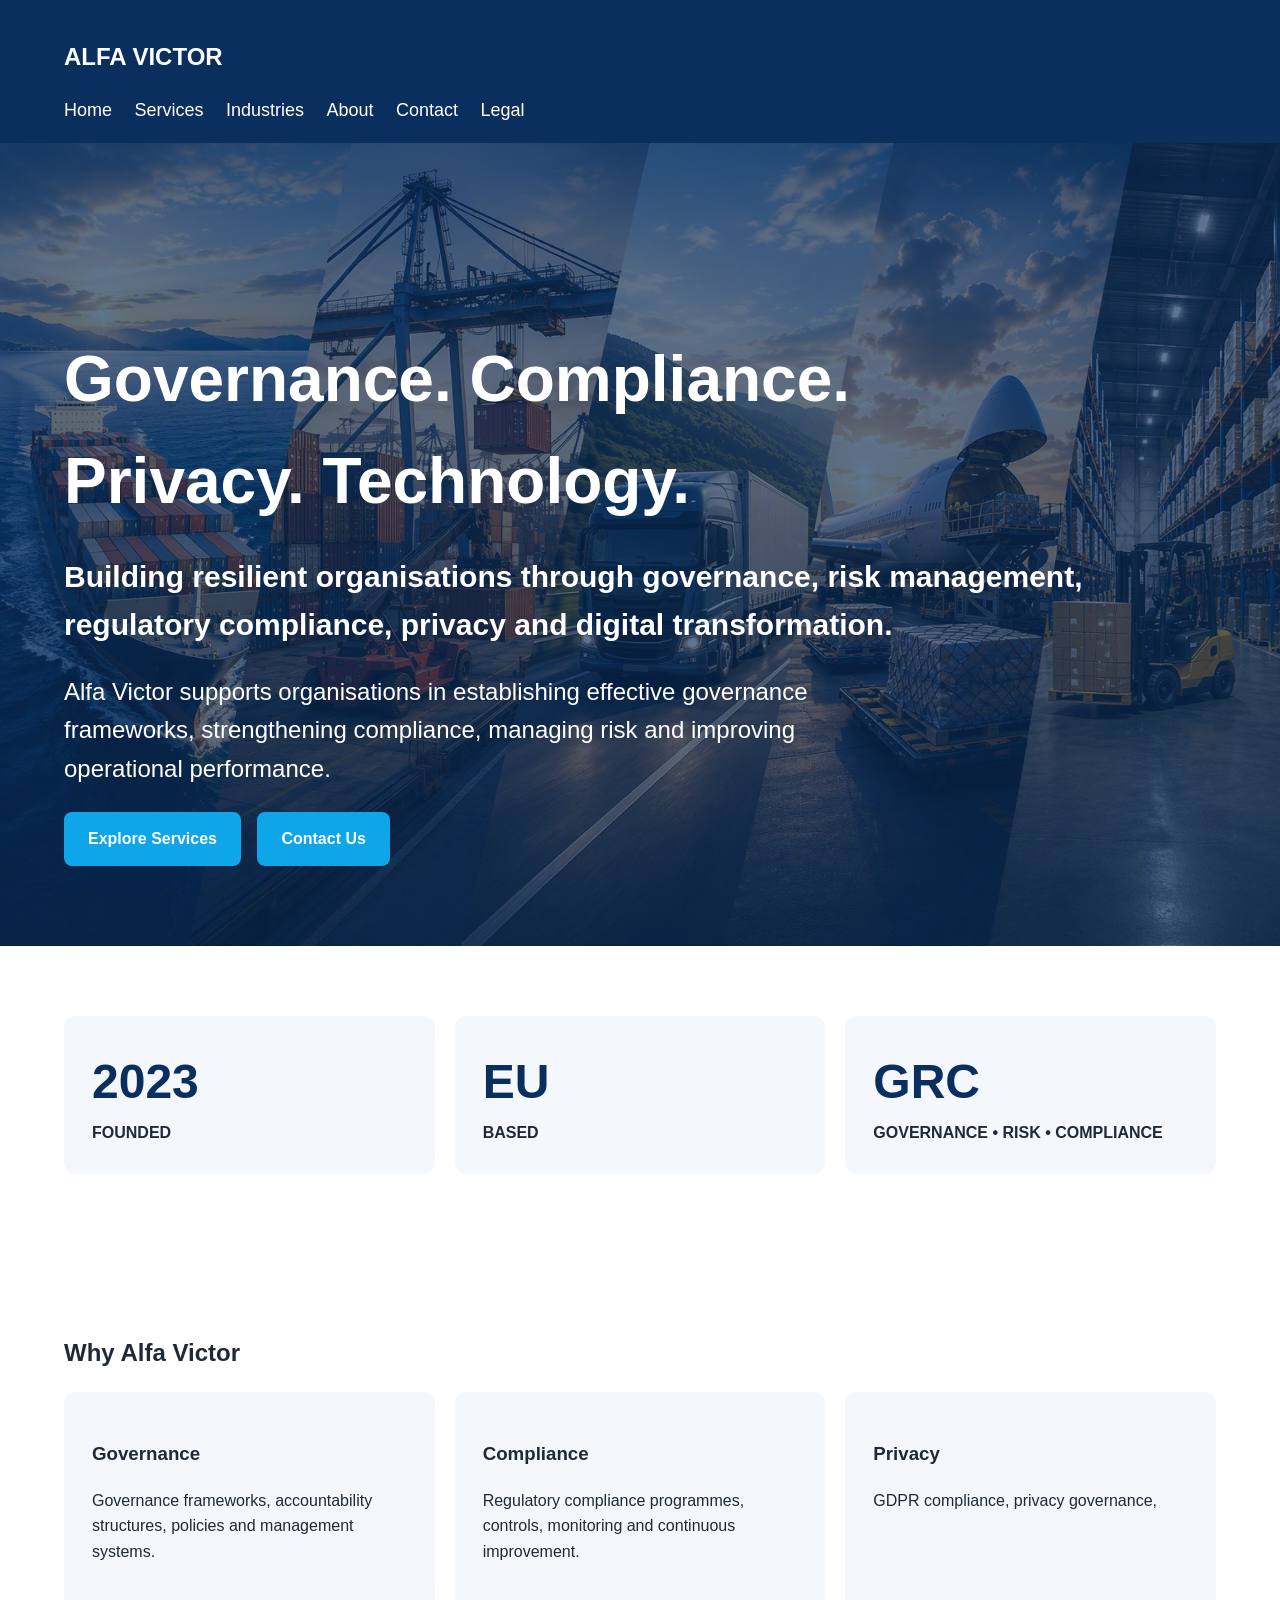
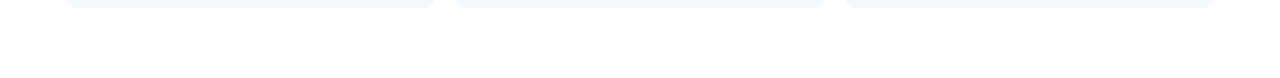
==== commit 15a6df76: "Build 2.0 Homepage Refresh" ====
--- a/index.html
+++ b/index.html
@@ -1 +1,100 @@
-<!doctype html><html><head><meta charset="utf-8"><title>Alfa Victor</title><link rel="stylesheet" href="styles.css"><script src="app.js"></script></head><body><header><h2>ALFA VICTOR</h2><nav><a href="index.html">Home</a><a href="services.html">Services</a><a href="industries.html">Industries</a><a href="about.html">About</a><a href="quote.html">Quote Request</a><a href="contact.html">Contact</a><a href="legal.html">Legal</a></nav></header><section class="hero"><h1>International Freight & Logistics Solutions</h1><div class="exp">A modern company backed with more than <span id="expYears">32</span> years of industry experience.</div><p>Reliable road, air and sea freight services across Europe and worldwide.</p><a class="btn" href="quote.html">Request a Quote</a><a class="btn" href="contact.html">Contact Us</a></section><section class="section"><div class="kpis"><div class="card"><div class="kpi">22,326,111.11</div><strong>T·KM TRANSPORTED</strong></div><div class="card"><div class="kpi">SINCE</div><strong>2023</strong></div><div class="card"><div class="kpi">AVAILABLE</div><strong>WHEN YOU NEED US</strong></div></div></section><section class="section"><h2>Why Choose Alfa Victor</h2><div class="cards"><div class="card"><h3>Reliable</h3><p>Built on integrity, long-term relationships and carefully selected transport partners.</p></div><div class="card"><h3>Flexible</h3><p>Solutions tailored to every shipment.</p></div><div class="card"><h3>Responsive</h3><p>Fast communication. Clear answers.</p></div><div class="card"><h3>Professional</h3><p>More than three decades of industry experience.</p></div><div class="card"><h3>Efficient</h3><p>Careful planning. Reliable execution.</p></div><div class="card"><h3>Personal Service</h3><p>Direct contact and individual attention.</p></div></div></section><section class="section"><h2>Services</h2><div class="cards"><div class="card"><h3>Road Freight</h3><p>Full loads. Part loads. Groupage.</p></div><div class="card"><h3>Air Freight</h3><p>Time-sensitive and valuable shipments.</p></div><div class="card"><h3>Sea Freight</h3><p>Full containers. Part loads. Groupage.</p></div></div></section><div class="footer">☎ <a href="tel:+359884249188">Call</a> | 💬 <a href="https://wa.me/359884249188">WhatsApp</a> | ✉ <a href="mailto:office@alfa-victor.eu">Email</a> | 🔗 <a href="https://www.linkedin.com/in/atanasvassilev/">LinkedIn</a><br>office@alfa-victor.eu | +359 88 424 9188 | Sofia, Bulgaria</div></body></html>+<!doctype html>
+<html lang="en">
+<head>
+<meta charset="utf-8">
+<meta name="viewport" content="width=device-width, initial-scale=1">
+<title>Alfa Victor | Governance. Compliance. Privacy. Technology.</title>
+
+<link rel="stylesheet" href="styles.css">
+<script src="app.js" defer></script>
+
+<meta name="description"
+      content="Alfa Victor provides governance, compliance, privacy, risk management and digital transformation services.">
+</head>
+
+<body>
+
+<header>
+    <h2>ALFA VICTOR</h2>
+
+    <nav>
+        <a href="index.html">Home</a>
+        <a href="services.html">Services</a>
+        <a href="industries.html">Industries</a>
+        <a href="about.html">About</a>
+        <a href="contact.html">Contact</a>
+        <a href="legal.html">Legal</a>
+    </nav>
+</header>
+
+<section class="hero">
+
+    <h1>Governance. Compliance. Privacy. Technology.</h1>
+
+    <div class="exp">
+        Building resilient organisations through governance,
+        risk management, regulatory compliance, privacy and
+        digital transformation.
+    </div>
+
+    <p>
+        Alfa Victor supports organisations in establishing
+        effective governance frameworks, strengthening compliance,
+        managing risk and improving operational performance.
+    </p>
+
+    <a class="btn" href="services.html">Explore Services</a>
+    <a class="btn" href="contact.html">Contact Us</a>
+
+</section>
+
+<section class="section">
+
+    <div class="kpis">
+
+        <div class="card">
+            <div class="kpi">2023</div>
+            <strong>FOUNDED</strong>
+        </div>
+
+        <div class="card">
+            <div class="kpi">EU</div>
+            <strong>BASED</strong>
+        </div>
+
+        <div class="card">
+            <div class="kpi">GRC</div>
+            <strong>GOVERNANCE • RISK • COMPLIANCE</strong>
+        </div>
+
+    </div>
+
+</section>
+
+<section class="section">
+
+    <h2>Why Alfa Victor</h2>
+
+    <div class="cards">
+
+        <div class="card">
+            <h3>Governance</h3>
+            <p>
+                Governance frameworks, accountability structures,
+                policies and management systems.
+            </p>
+        </div>
+
+        <div class="card">
+            <h3>Compliance</h3>
+            <p>
+                Regulatory compliance programmes, controls,
+                monitoring and continuous improvement.
+            </p>
+        </div>
+
+        <div class="card">
+            <h3>Privacy</h3>
+            <p>
+                GDPR compliance, privacy governance,
+               
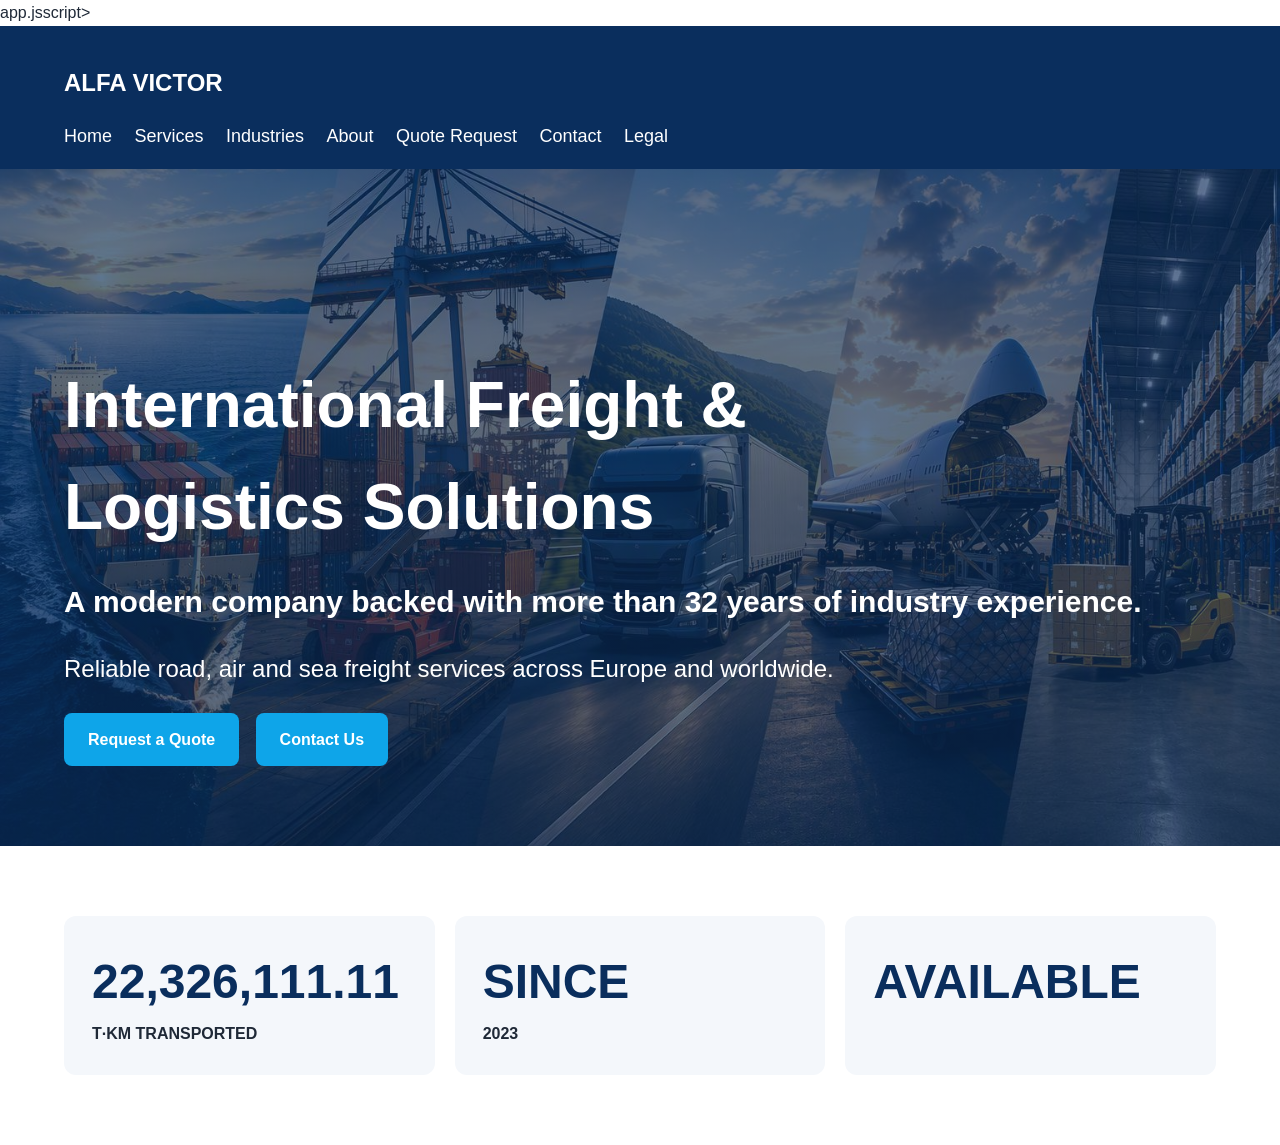
==== commit ca3d20c8: "Replace governance placeholder with Alfa Victor logistics homepage Updated the content and structure" ====
--- a/index.html
+++ b/index.html
@@ -1,100 +1,63 @@
 <!doctype html>
-<html lang="en">
+<html>
 <head>
 <meta charset="utf-8">
-<meta name="viewport" content="width=device-width, initial-scale=1">
-<title>Alfa Victor | Governance. Compliance. Privacy. Technology.</title>
+<meta name="viewport" content="width=device-width, initial-scale=1.0">
+
+<title>Alfa Victor | International Freight & Logistics Solutions</title>
 
 <link rel="stylesheet" href="styles.css">
-<script src="app.js" defer></script>
-
-<meta name="description"
-      content="Alfa Victor provides governance, compliance, privacy, risk management and digital transformation services.">
+app.jsscript>
 </head>
 
 <body>
 
 <header>
-    <h2>ALFA VICTOR</h2>
+<h2>ALFA VICTOR</h2>
 
-    <nav>
-        <a href="index.html">Home</a>
-        <a href="services.html">Services</a>
-        <a href="industries.html">Industries</a>
-        <a href="about.html">About</a>
-        <a href="contact.html">Contact</a>
-        <a href="legal.html">Legal</a>
-    </nav>
+<nav>
+<a href="index.html">Home</a>
+<a href="services.html">Services</a>
+<a href="industries.html">Industries</a>
+<a href="about.html">About</a>
+<a href="quote.html">Quote Request</a>
+<a href="contact.html">Contact</a>
+<a href="legal.html">Legal</a>
+</nav>
 </header>
 
 <section class="hero">
 
-    <h1>Governance. Compliance. Privacy. Technology.</h1>
+<h1>International Freight & Logistics Solutions</h1>
 
-    <div class="exp">
-        Building resilient organisations through governance,
-        risk management, regulatory compliance, privacy and
-        digital transformation.
-    </div>
+<div class="exp">
+A modern company backed with more than
+<span id="expYears">32</span>
+years of industry experience.
+</div>
 
-    <p>
-        Alfa Victor supports organisations in establishing
-        effective governance frameworks, strengthening compliance,
-        managing risk and improving operational performance.
-    </p>
+<p>
+Reliable road, air and sea freight services across Europe and worldwide.
+</p>
 
-    <a class="btn" href="services.html">Explore Services</a>
-    <a class="btn" href="contact.html">Contact Us</a>
+<a class="btn" href="quote.html">Request a Quote</a>
+<a class="btn" href="contact.html">Contact Us</a>
 
 </section>
 
 <section class="section">
 
-    <div class="kpis">
+<div class="kpis">
 
-        <div class="card">
-            <div class="kpi">2023</div>
-            <strong>FOUNDED</strong>
-        </div>
+<div class="card">
+<div class="kpi">22,326,111.11</div>
+<strong>T·KM TRANSPORTED</strong>
+</div>
 
-        <div class="card">
-            <div class="kpi">EU</div>
-            <strong>BASED</strong>
-        </div>
+<div class="card">
+<div class="kpi">SINCE</div>
+<strong>2023</strong>
+</div>
 
-        <div class="card">
-            <div class="kpi">GRC</div>
-            <strong>GOVERNANCE • RISK • COMPLIANCE</strong>
-        </div>
-
-    </div>
-
-</section>
-
-<section class="section">
-
-    <h2>Why Alfa Victor</h2>
-
-    <div class="cards">
-
-        <div class="card">
-            <h3>Governance</h3>
-            <p>
-                Governance frameworks, accountability structures,
-                policies and management systems.
-            </p>
-        </div>
-
-        <div class="card">
-            <h3>Compliance</h3>
-            <p>
-                Regulatory compliance programmes, controls,
-                monitoring and continuous improvement.
-            </p>
-        </div>
-
-        <div class="card">
-            <h3>Privacy</h3>
-            <p>
-                GDPR compliance, privacy governance,
-               
+<div class="card">
+<div class="kpi">AVAILABLE</
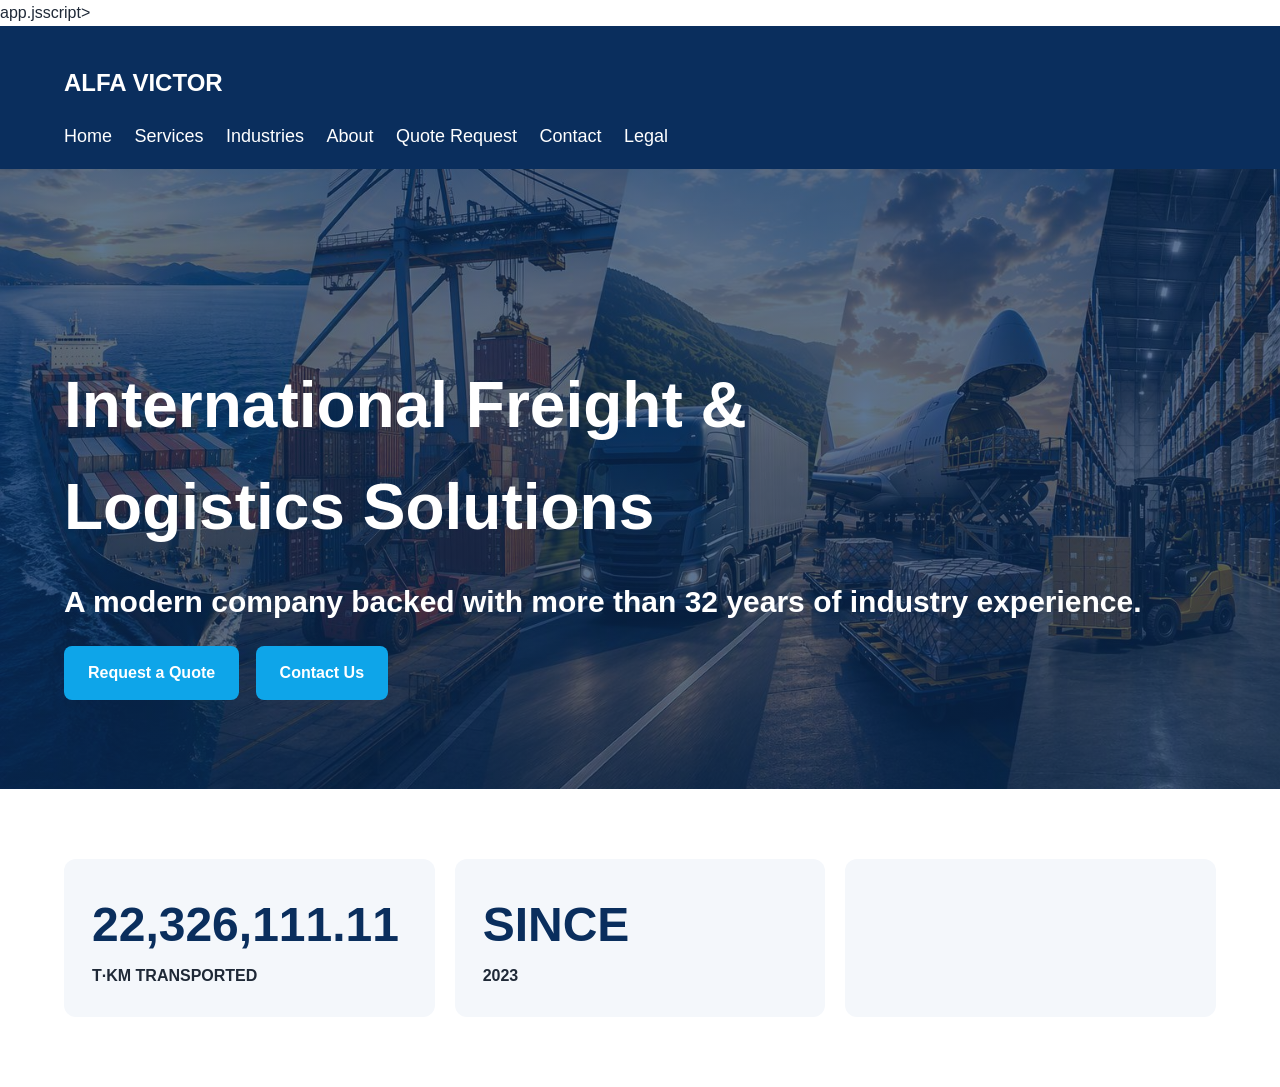
==== commit 5418be6a: "Refine homepage hero and KPI presentation" ====
--- a/index.html
+++ b/index.html
@@ -8,6 +8,7 @@
 
 <link rel="stylesheet" href="styles.css">
 app.jsscript>
+
 </head>
 
 <body>
@@ -36,10 +37,6 @@
 years of industry experience.
 </div>
 
-<p>
-Reliable road, air and sea freight services across Europe and worldwide.
-</p>
-
 <a class="btn" href="quote.html">Request a Quote</a>
 <a class="btn" href="contact.html">Contact Us</a>
 
@@ -60,4 +57,4 @@
 </div>
 
 <div class="card">
-<div class="kpi">AVAILABLE</
+<div class="kpi
